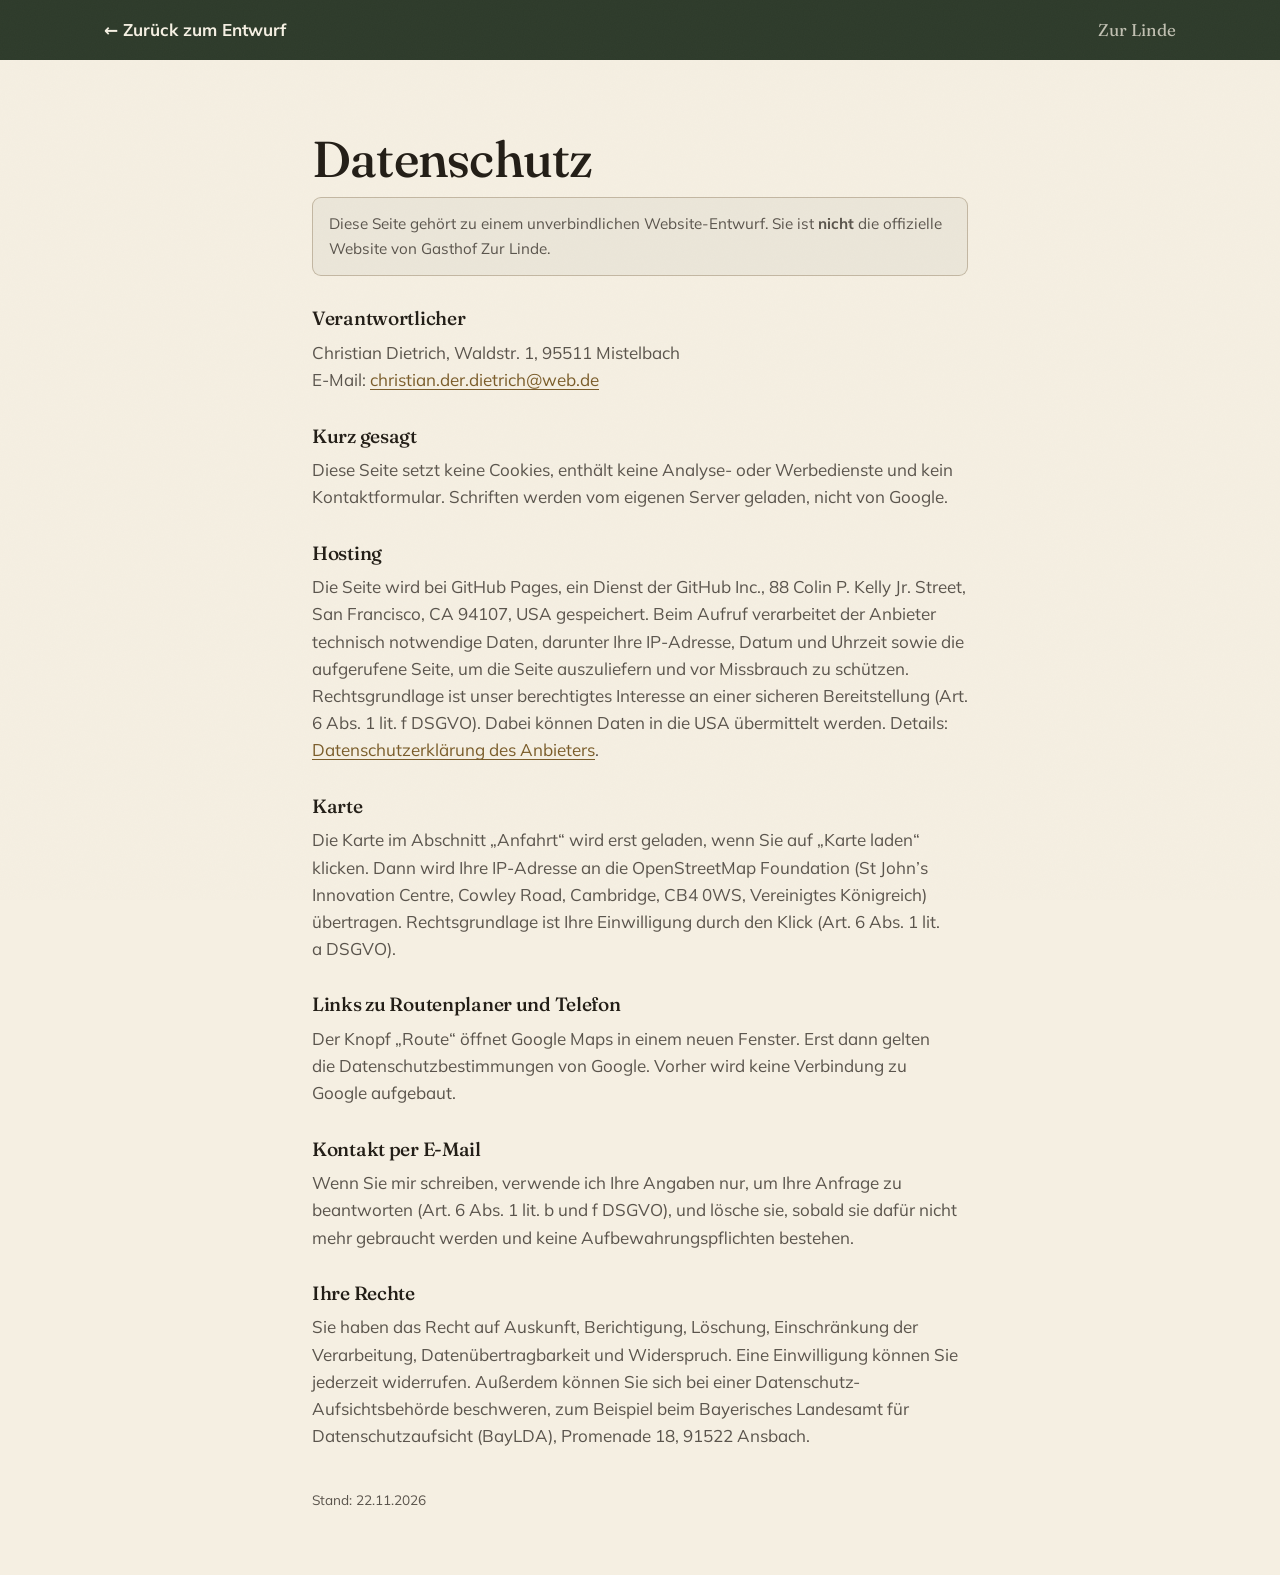
==== probe-gasthof/datenschutz.html @ 3cf6e1f9 "Entwurf probe-gasthof: Gasthof Zur Linde" ====
<!doctype html>

<html lang="de" data-stil="gasthof">
<head>
  <meta charset="utf-8">
  <meta name="viewport" content="width=device-width, initial-scale=1">
  <title>Datenschutz – Entwurf für Gasthof Zur Linde</title>
  <meta name="robots" content="noindex, nofollow, noarchive">
  <link rel="icon" href="assets/favicon.svg" type="image/svg+xml">
  <link rel="stylesheet" href="fonts/fonts.css">
  <link rel="stylesheet" href="styles.css">
  <style id="theme-vars">:root{
    --c-primary: #2E3B2B;
    --c-secondary: #7A6440;
    --c-accent: #D19A3A;
    --c-on-accent: #231E17;
    --c-bg: #F5EFE2;
    --c-text: #231E17;
    --font-display: 'Fraunces', Georgia, 'Times New Roman', serif;
    --font-body: 'Mulish', system-ui, -apple-system, 'Segoe UI', sans-serif;
  }</style>
</head>
<body class="legal-seite">
  <header class="legal-kopf">
    <div class="container legal-kopf__inner">
      <a class="legal-zurueck" href="index.html">← Zurück zum Entwurf</a>
      <span class="legal-kopf__name">Zur Linde</span>
    </div>
  </header>

  <main class="container legal">
    <h1 class="legal__titel">Datenschutz</h1>
    <p class="legal__hinweis">Diese Seite gehört zu einem unverbindlichen Website-Entwurf. Sie ist <strong>nicht</strong> die offizielle Website von Gasthof Zur Linde.</p>

    

    
    <h2>Verantwortlicher</h2>
    <p>Christian Dietrich, Waldstr. 1, 95511 Mistelbach<br>E-Mail: <a href="mailto:christian.der.dietrich@web.de">christian.der.dietrich@web.de</a></p>

    <h2>Kurz gesagt</h2>
    <p>Diese Seite setzt keine Cookies, enthält keine Analyse- oder Werbedienste und kein Kontaktformular. Schriften werden vom eigenen Server geladen, nicht von Google.</p>

    <h2>Hosting</h2>
    <p>Die Seite wird bei GitHub Pages, ein Dienst der GitHub Inc., 88 Colin P. Kelly Jr. Street, San Francisco, CA 94107, USA gespeichert. Beim Aufruf verarbeitet der Anbieter technisch notwendige Daten, darunter Ihre IP-Adresse, Datum und Uhrzeit sowie die aufgerufene Seite, um die Seite auszuliefern und vor Missbrauch zu schützen. Rechtsgrundlage ist unser berechtigtes Interesse an einer sicheren Bereitstellung (Art. 6 Abs. 1 lit. f DSGVO). Dabei können Daten in die USA übermittelt werden. Details: <a href="https://docs.github.com/de/site-policy/privacy-policies/github-general-privacy-statement" target="_blank" rel="noopener noreferrer">Datenschutzerklärung des Anbieters</a>.</p>

    <h2>Karte</h2>
    <p>Die Karte im Abschnitt „Anfahrt“ wird erst geladen, wenn Sie auf „Karte laden“ klicken. Dann wird Ihre IP-Adresse an die OpenStreetMap Foundation (St John’s Innovation Centre, Cowley Road, Cambridge, CB4 0WS, Vereinigtes Königreich) übertragen. Rechtsgrundlage ist Ihre Einwilligung durch den Klick (Art. 6 Abs. 1 lit. a DSGVO).</p>

    <h2>Links zu Routenplaner und Telefon</h2>
    <p>Der Knopf „Route“ öffnet Google Maps in einem neuen Fenster. Erst dann gelten die Datenschutzbestimmungen von Google. Vorher wird keine Verbindung zu Google aufgebaut.</p>

    <h2>Kontakt per E-Mail</h2>
    <p>Wenn Sie mir schreiben, verwende ich Ihre Angaben nur, um Ihre Anfrage zu beantworten (Art. 6 Abs. 1 lit. b und f DSGVO), und lösche sie, sobald sie dafür nicht mehr gebraucht werden und keine Aufbewahrungspflichten bestehen.</p>

    <h2>Ihre Rechte</h2>
    <p>Sie haben das Recht auf Auskunft, Berichtigung, Löschung, Einschränkung der Verarbeitung, Datenübertragbarkeit und Widerspruch. Eine Einwilligung können Sie jederzeit widerrufen. Außerdem können Sie sich bei einer Datenschutz-Aufsichtsbehörde beschweren, zum Beispiel beim Bayerisches Landesamt für Datenschutzaufsicht (BayLDA), Promenade 18, 91522 Ansbach.</p>
    

    <p class="legal__stand">Stand: 22.11.2026</p>
  </main>
</body>
</html>
---- probe-gasthof/fonts/fonts.css ----
/* Lokal gehostete Schriften (DSGVO: kein Request an Google). SIL Open Font License 1.1. */

/* Fraunces – SIL Open Font License 1.1, lokal gehostet */

/* Fraunces normal 400 — latin-ext */
@font-face {
  font-family: 'Fraunces';
  font-style: normal;
  font-weight: 400;
  font-display: swap;
  src: url(./fraunces/fraunces-400-latin-ext.woff2) format('woff2');
  unicode-range: U+0100-02BA, U+02BD-02C5, U+02C7-02CC, U+02CE-02D7, U+02DD-02FF, U+0304, U+0308, U+0329, U+1D00-1DBF, U+1E00-1E9F, U+1EF2-1EFF, U+2020, U+20A0-20AB, U+20AD-20C4, U+2113, U+2C60-2C7F, U+A720-A7FF;
}

/* Fraunces normal 400 — latin */
@font-face {
  font-family: 'Fraunces';
  font-style: normal;
  font-weight: 400;
  font-display: swap;
  src: url(./fraunces/fraunces-400-latin.woff2) format('woff2');
  unicode-range: U+0000-00FF, U+0131, U+0152-0153, U+02BB-02BC, U+02C6, U+02DA, U+02DC, U+0304, U+0308, U+0329, U+2000-206F, U+20AC, U+2122, U+2191, U+2193, U+2212, U+2215, U+FEFF, U+FFFD;
}

/* Fraunces normal 500 — latin-ext */
@font-face {
  font-family: 'Fraunces';
  font-style: normal;
  font-weight: 500;
  font-display: swap;
  src: url(./fraunces/fraunces-400-latin-ext.woff2) format('woff2');
  unicode-range: U+0100-02BA, U+02BD-02C5, U+02C7-02CC, U+02CE-02D7, U+02DD-02FF, U+0304, U+0308, U+0329, U+1D00-1DBF, U+1E00-1E9F, U+1EF2-1EFF, U+2020, U+20A0-20AB, U+20AD-20C4, U+2113, U+2C60-2C7F, U+A720-A7FF;
}

/* Fraunces normal 500 — latin */
@font-face {
  font-family: 'Fraunces';
  font-style: normal;
  font-weight: 500;
  font-display: swap;
  src: url(./fraunces/fraunces-400-latin.woff2) format('woff2');
  unicode-range: U+0000-00FF, U+0131, U+0152-0153, U+02BB-02BC, U+02C6, U+02DA, U+02DC, U+0304, U+0308, U+0329, U+2000-206F, U+20AC, U+2122, U+2191, U+2193, U+2212, U+2215, U+FEFF, U+FFFD;
}

/* Fraunces normal 600 — latin-ext */
@font-face {
  font-family: 'Fraunces';
  font-style: normal;
  font-weight: 600;
  font-display: swap;
  src: url(./fraunces/fraunces-400-latin-ext.woff2) format('woff2');
  unicode-range: U+0100-02BA, U+02BD-02C5, U+02C7-02CC, U+02CE-02D7, U+02DD-02FF, U+0304, U+0308, U+0329, U+1D00-1DBF, U+1E00-1E9F, U+1EF2-1EFF, U+2020, U+20A0-20AB, U+20AD-20C4, U+2113, U+2C60-2C7F, U+A720-A7FF;
}

/* Fraunces normal 600 — latin */
@font-face {
  font-family: 'Fraunces';
  font-style: normal;
  font-weight: 600;
  font-display: swap;
  src: url(./fraunces/fraunces-400-latin.woff2) format('woff2');
  unicode-range: U+0000-00FF, U+0131, U+0152-0153, U+02BB-02BC, U+02C6, U+02DA, U+02DC, U+0304, U+0308, U+0329, U+2000-206F, U+20AC, U+2122, U+2191, U+2193, U+2212, U+2215, U+FEFF, U+FFFD;
}

/* Mulish – SIL Open Font License 1.1, lokal gehostet */

/* Mulish normal 400 — latin-ext */
@font-face {
  font-family: 'Mulish';
  font-style: normal;
  font-weight: 400;
  font-display: swap;
  src: url(./mulish/mulish-400-latin-ext.woff2) format('woff2');
  unicode-range: U+0100-02BA, U+02BD-02C5, U+02C7-02CC, U+02CE-02D7, U+02DD-02FF, U+0304, U+0308, U+0329, U+1D00-1DBF, U+1E00-1E9F, U+1EF2-1EFF, U+2020, U+20A0-20AB, U+20AD-20C4, U+2113, U+2C60-2C7F, U+A720-A7FF;
}

/* Mulish normal 400 — latin */
@font-face {
  font-family: 'Mulish';
  font-style: normal;
  font-weight: 400;
  font-display: swap;
  src: url(./mulish/mulish-400-latin.woff2) format('woff2');
  unicode-range: U+0000-00FF, U+0131, U+0152-0153, U+02BB-02BC, U+02C6, U+02DA, U+02DC, U+0304, U+0308, U+0329, U+2000-206F, U+20AC, U+2122, U+2191, U+2193, U+2212, U+2215, U+FEFF, U+FFFD;
}

/* Mulish normal 600 — latin-ext */
@font-face {
  font-family: 'Mulish';
  font-style: normal;
  font-weight: 600;
  font-display: swap;
  src: url(./mulish/mulish-400-latin-ext.woff2) format('woff2');
  unicode-range: U+0100-02BA, U+02BD-02C5, U+02C7-02CC, U+02CE-02D7, U+02DD-02FF, U+0304, U+0308, U+0329, U+1D00-1DBF, U+1E00-1E9F, U+1EF2-1EFF, U+2020, U+20A0-20AB, U+20AD-20C4, U+2113, U+2C60-2C7F, U+A720-A7FF;
}

/* Mulish normal 600 — latin */
@font-face {
  font-family: 'Mulish';
  font-style: normal;
  font-weight: 600;
  font-display: swap;
  src: url(./mulish/mulish-400-latin.woff2) format('woff2');
  unicode-range: U+0000-00FF, U+0131, U+0152-0153, U+02BB-02BC, U+02C6, U+02DA, U+02DC, U+0304, U+0308, U+0329, U+2000-206F, U+20AC, U+2122, U+2191, U+2193, U+2212, U+2215, U+FEFF, U+FFFD;
}

/* Mulish normal 700 — latin-ext */
@font-face {
  font-family: 'Mulish';
  font-style: normal;
  font-weight: 700;
  font-display: swap;
  src: url(./mulish/mulish-400-latin-ext.woff2) format('woff2');
  unicode-range: U+0100-02BA, U+02BD-02C5, U+02C7-02CC, U+02CE-02D7, U+02DD-02FF, U+0304, U+0308, U+0329, U+1D00-1DBF, U+1E00-1E9F, U+1EF2-1EFF, U+2020, U+20A0-20AB, U+20AD-20C4, U+2113, U+2C60-2C7F, U+A720-A7FF;
}

/* Mulish normal 700 — latin */
@font-face {
  font-family: 'Mulish';
  font-style: normal;
  font-weight: 700;
  font-display: swap;
  src: url(./mulish/mulish-400-latin.woff2) format('woff2');
  unicode-range: U+0000-00FF, U+0131, U+0152-0153, U+02BB-02BC, U+02C6, U+02DA, U+02DC, U+0304, U+0308, U+0329, U+2000-206F, U+20AC, U+2122, U+2191, U+2193, U+2212, U+2215, U+FEFF, U+FFFD;
}
---- probe-gasthof/styles.css ----
/* ============================================================================
   Restaurant-Template — Stylesheet
   Aufbau:  1) Tokens  2) Reset/Base  3) Typo  4) Utilities/Buttons  5) Header/Nav
            6) Hero  7) Schnellinfo  8) Section-Basis  9) Speisekarte  10) Story
            11) Galerie  12) Besuch  13) Karte/Route  14) Reservierung  15) Footer
            16) Demo (Hinweis, Angebot, Pille)  17) Bewegung  18) Responsive
            19) Stil-Varianten (data-stil auf <html>)

   Mobile first: Die meisten sehen die Seite nach dem QR-Scan auf dem Handy.
   Flache, klassenbasierte Selektoren. Vertikales Padding nur aus .section.
   ============================================================================ */

/* ---------- 1) TOKENS ----------------------------------------------------- */
/* Farben und Schriften kommen aus <style id="theme-vars"> (bake.mjs). Hier nur
   Defaults + alles Abgeleitete, damit 6 Farben + 2 Schriften das Theme tragen. */
:root {
  --c-bg: #F5EFE2;
  --c-text: #231E17;
  --c-primary: #2E3B2B;
  --c-secondary: #7A6440;
  --c-accent: #D19A3A;
  --c-on-accent: #231E17;
  --font-display: Georgia, serif;
  --font-body: system-ui, sans-serif;

  --c-surface: color-mix(in srgb, var(--c-primary) 5%, var(--c-bg));
  --c-card: color-mix(in srgb, #fff 55%, var(--c-bg));
  --c-line: color-mix(in srgb, var(--c-secondary) 36%, transparent);
  --c-muted: color-mix(in srgb, var(--c-text) 74%, var(--c-bg));
  --c-accent-ink: color-mix(in srgb, var(--c-accent) 50%, var(--c-text));
  --c-on-dark: color-mix(in srgb, var(--c-bg) 96%, #fff);
  --c-on-dark-muted: color-mix(in srgb, var(--c-bg) 74%, var(--c-primary));
  --c-footer: color-mix(in srgb, var(--c-primary) 88%, #000);

  --container: 72rem;
  --container-pad: clamp(1.15rem, 5vw, 2.5rem);
  --space-section: clamp(3.5rem, 9vw, 7rem);
  --header-h: 4.25rem;
  --radius: 14px;
  --radius-sm: 9px;
  --radius-pill: 999px;
  --shadow: 0 18px 44px -26px rgba(20, 24, 20, 0.55);

  --fw-display: 500;
  --display-tracking: -0.015em;
  --grain: 0.022;

  --fs-hero: clamp(2.6rem, 10.5vw, 6.2rem);
  --fs-h2: clamp(1.9rem, 6.2vw, 3.15rem);
  --fs-h3: clamp(1.2rem, 2.3vw, 1.55rem);
  --fs-lead: clamp(1.03rem, 0.6rem + 1.1vw, 1.3rem);
  --fs-body: 1.0625rem;
  --fs-small: 0.85rem;
  --fs-kicker: 0.76rem;
}

/* ---------- 2) RESET / BASE ---------------------------------------------- */
*, *::before, *::after { box-sizing: border-box; }
* { margin: 0; }
html { -webkit-text-size-adjust: 100%; scroll-behavior: smooth; }
body {
  background-color: var(--c-bg);
  color: var(--c-text);
  font-family: var(--font-body);
  font-size: var(--fs-body);
  line-height: 1.6;
  -webkit-font-smoothing: antialiased;
  text-rendering: optimizeLegibility;
  overflow-x: hidden;
}
img, svg, iframe, video { display: block; max-width: 100%; }
img { height: auto; }
a { color: inherit; -webkit-tap-highlight-color: transparent; }
button { font: inherit; color: inherit; background: none; border: 0; }
:focus { outline: none; }
[id] { scroll-margin-top: calc(var(--header-h) + 1rem); }

/* Dezentes Papierkorn für Atmosphäre (je Stil regelbar über --grain). */
body::after {
  content: "";
  position: fixed;
  inset: 0;
  z-index: 9999;
  pointer-events: none;
  opacity: var(--grain);
  background-image: url("data:image/svg+xml,%3Csvg xmlns='http://www.w3.org/2000/svg' width='140' height='140'%3E%3Cfilter id='n'%3E%3CfeTurbulence type='fractalNoise' baseFrequency='0.85' numOctaves='2' stitchTiles='stitch'/%3E%3C/filter%3E%3Crect width='100%25' height='100%25' filter='url(%23n)'/%3E%3C/svg%3E");
}

/* ---------- 3) TYPOGRAFIE ------------------------------------------------- */
h1, h2, h3 {
  font-family: var(--font-display);
  font-weight: var(--fw-display);
  line-height: 1.1;
  letter-spacing: var(--display-tracking);
  font-optical-sizing: auto;
  text-wrap: balance;
}
p { text-wrap: pretty; }

/* ---------- 4) UTILITIES / BUTTONS --------------------------------------- */
.container { width: 100%; max-width: var(--container); margin-inline: auto; padding-inline: var(--container-pad); }
.visually-hidden {
  position: absolute !important; width: 1px; height: 1px; padding: 0; margin: -1px;
  overflow: hidden; clip: rect(0 0 0 0); white-space: nowrap; border: 0;
}
.skip-link {
  position: fixed; left: 1rem; top: -5rem; z-index: 300;
  background: var(--c-primary); color: var(--c-on-dark);
  padding: 0.75rem 1.15rem; border-radius: var(--radius-sm); text-decoration: none;
  transition: top 0.2s ease;
}
.skip-link:focus-visible { top: 1rem; }
:focus-visible { outline: 3px solid var(--c-accent); outline-offset: 3px; border-radius: 3px; }

.kicker {
  display: flex; align-items: center; gap: 0.7rem;
  font-family: var(--font-body); font-weight: 700; font-size: var(--fs-kicker);
  letter-spacing: 0.2em; text-transform: uppercase; color: var(--c-secondary);
}
.kicker::before { content: ""; flex: none; width: 2.2rem; height: 2px; background: var(--c-accent); border-radius: 2px; }
.kicker--light { color: var(--c-on-dark); }

.btn {
  display: inline-flex; align-items: center; justify-content: center; gap: 0.5em;
  min-height: 3rem; padding: 0.9rem 1.5rem;
  font-family: var(--font-body); font-weight: 700; font-size: 0.97rem; line-height: 1.1; text-align: center;
  border-radius: var(--radius-pill); border: 1.5px solid transparent; text-decoration: none; cursor: pointer;
  transition: transform 0.2s ease, background-color 0.2s ease, color 0.2s ease, border-color 0.2s ease;
}
.btn:hover { transform: translateY(-2px); }
.btn:active { transform: translateY(0); }
.btn--accent { background: var(--c-accent); color: var(--c-on-accent); }
.btn--accent:hover { background: color-mix(in srgb, var(--c-accent) 86%, var(--c-text)); }
.btn--ghost-light { border-color: color-mix(in srgb, var(--c-on-dark) 60%, transparent); color: var(--c-on-dark); }
.btn--ghost-light:hover { background: color-mix(in srgb, var(--c-on-dark) 14%, transparent); border-color: var(--c-on-dark); }
.btn--outline { border-color: var(--c-text); color: var(--c-text); }
.btn--outline:hover { background: var(--c-text); color: var(--c-bg); }
.btn--wide { width: 100%; }

/* ---------- 5) HEADER / NAVIGATION --------------------------------------- */
/* Liegt transparent über dem Hero (der Hero rutscht mit negativem Abstand
   darunter). Nach dem Scrollen: heller Hintergrund, dunkle Schrift. */
.site-header { position: sticky; top: 0; z-index: 100; transition: background-color 0.3s ease, box-shadow 0.3s ease; }
.site-header__inner { display: flex; align-items: center; justify-content: space-between; gap: 1rem; min-height: var(--header-h); }
.site-header.is-scrolled {
  background: color-mix(in srgb, var(--c-bg) 92%, transparent);
  -webkit-backdrop-filter: blur(14px); backdrop-filter: blur(14px);
  box-shadow: 0 1px 0 var(--c-line), 0 10px 30px -24px rgba(0, 0, 0, 0.5);
}

.brand { display: inline-flex; align-items: center; gap: 0.65rem; min-width: 0; text-decoration: none; }
.brand__logo { width: 42px; height: 42px; border-radius: 8px; flex: none; }
.brand__mark {
  flex: none; display: grid; place-items: center; width: 2.6rem; height: 2.6rem;
  border-radius: var(--radius-sm); background: var(--c-accent); color: var(--c-on-accent);
  font-family: var(--font-display); font-size: 1.15rem; line-height: 1; letter-spacing: 0.02em;
}
.brand__name {
  font-family: var(--font-display); font-weight: var(--fw-display);
  font-size: clamp(1.05rem, 0.8rem + 1.2vw, 1.4rem); letter-spacing: -0.01em; line-height: 1.15;
  overflow: hidden; text-overflow: ellipsis; white-space: nowrap; max-width: 62vw;
}
.site-header a, .site-header .brand__name, .nav-toggle { color: var(--c-on-dark); }
.site-header.is-scrolled a, .site-header.is-scrolled .brand__name, .site-header.is-scrolled .nav-toggle { color: var(--c-text); }
.site-header .btn--accent, .site-header.is-scrolled .btn--accent { color: var(--c-on-accent); }

.nav-toggle { display: inline-flex; align-items: center; justify-content: center; width: 44px; height: 44px; margin-right: -0.5rem; cursor: pointer; z-index: 120; flex: none; }
.nav-toggle__box { position: relative; width: 24px; height: 16px; }
.nav-toggle__bar, .nav-toggle__bar::before, .nav-toggle__bar::after {
  content: ""; position: absolute; left: 0; width: 24px; height: 2px;
  background: currentColor; border-radius: 2px; transition: transform 0.3s ease, opacity 0.2s ease;
}
.nav-toggle__bar { top: 7px; }
.nav-toggle__bar::before { top: -7px; }
.nav-toggle__bar::after { top: 7px; }
body[data-nav-open] .nav-toggle { color: var(--c-on-dark); }
body[data-nav-open] .nav-toggle__bar { background: transparent; }
body[data-nav-open] .nav-toggle__bar::before { transform: translateY(7px) rotate(45deg); }
body[data-nav-open] .nav-toggle__bar::after { transform: translateY(-7px) rotate(-45deg); }

.site-nav {
  position: fixed; top: 0; right: 0; bottom: 0; width: min(84vw, 340px); z-index: 110;
  display: flex; flex-direction: column; gap: 0.4rem; padding: 6rem 2rem 2rem;
  background: var(--c-primary); transform: translateX(100%);
  transition: transform 0.35s cubic-bezier(0.4, 0, 0.2, 1); overflow-y: auto;
}
body[data-nav-open] .site-nav { transform: translateX(0); }
body[data-nav-open] .site-nav a:not(.btn) { color: var(--c-on-dark); }
body[data-nav-open]::before {
  content: ""; position: fixed; inset: 0; z-index: 105;
  background: color-mix(in srgb, var(--c-text) 55%, transparent);
}
.nav-list { list-style: none; padding: 0; margin: 0; display: flex; flex-direction: column; gap: 0.2rem; }
.nav-list a { position: relative; display: block; padding: 0.8rem 0; font-family: var(--font-display); font-size: 1.25rem; text-decoration: none; }
.nav-list a::after {
  content: ""; position: absolute; left: 0; right: 0; bottom: -1px; height: 2px; background: var(--c-accent);
  transform: scaleX(0); transform-origin: left; transition: transform 0.25s ease;
}
.nav-list a:hover::after, .nav-list a:focus-visible::after { transform: scaleX(1); }
.nav-cta { margin-top: 1.4rem; }

/* ---------- 6) HERO ------------------------------------------------------- */
.hero {
  position: relative; isolation: isolate;
  margin-top: calc(-1 * var(--header-h));
  min-height: clamp(31rem, calc(100vh - 7.5rem), 56rem);
  min-height: clamp(31rem, calc(100svh - 7.5rem), 56rem);
  display: flex; align-items: flex-end; color: var(--c-on-dark); overflow: hidden;
}
.hero__media { position: absolute; inset: 0; z-index: -1; }
.hero__media picture { display: contents; }
.hero__img { width: 100%; height: 100%; object-fit: cover; }
.hero__scrim {
  position: absolute; inset: 0;
  /* Oben dunkel (Kopfzeile), Mitte offen (Foto wirkt), unten kräftig (Titel + Text). */
  background:
    linear-gradient(180deg,
      color-mix(in srgb, var(--c-primary) 72%, transparent) 0%,
      color-mix(in srgb, var(--c-primary) 18%, transparent) 30%,
      color-mix(in srgb, var(--c-primary) 30%, transparent) 50%,
      color-mix(in srgb, var(--c-primary) 88%, transparent) 100%);
}
.hero__content { position: relative; padding-block: calc(var(--header-h) + 2rem) 4rem; max-width: 50rem; }
.hero__title {
  font-size: var(--fs-hero); line-height: 1.02; margin-top: 0.55rem;
  text-shadow: 0 2px 30px color-mix(in srgb, var(--c-primary) 55%, transparent);
}
.hero__lead {
  margin-top: 1rem; font-size: var(--fs-lead); max-width: 40ch;
  color: color-mix(in srgb, var(--c-on-dark) 90%, var(--c-primary));
  text-shadow: 0 1px 20px color-mix(in srgb, var(--c-primary) 60%, transparent);
}
.hero__actions { margin-top: 1.6rem; display: flex; flex-wrap: wrap; gap: 0.7rem; }
.hero__actions .btn { flex: 1 1 auto; }

/* Siegel (je Stil an/aus, Texte aus der Stil-Vorlage). */
.seal {
  position: absolute; z-index: 2;
  right: var(--container-pad); top: calc(var(--header-h) + 0.9rem);
  width: clamp(78px, 21vw, 118px); aspect-ratio: 1;
  display: grid; place-content: center; text-align: center;
  border: 1px solid var(--c-accent); border-radius: 50%; color: var(--c-on-dark);
  transform: rotate(-9deg);
  background: color-mix(in srgb, var(--c-primary) 35%, transparent);
  -webkit-backdrop-filter: blur(4px); backdrop-filter: blur(4px);
}
.seal::before { content: ""; position: absolute; inset: 6px; border: 1px dashed color-mix(in srgb, var(--c-accent) 70%, transparent); border-radius: inherit; }
.seal__top, .seal__bot { font-size: 0.55rem; letter-spacing: 0.2em; text-transform: uppercase; color: var(--c-accent); line-height: 1.5; }
.seal__mid { font-family: var(--font-display); font-size: clamp(1.2rem, 4.5vw, 1.55rem); line-height: 1.1; }
/* Lange Siegelwörter (über 8 Zeichen) kleiner und enger, damit nichts abgeschnitten wird. */
.seal--lang .seal__top, .seal--lang .seal__bot { font-size: 0.48rem; letter-spacing: 0.1em; }

/* ---------- 7) SCHNELLINFO ------------------------------------------------ */
/* Karte, die den Hero unten überlappt: Status, Anrufen, Route — das, was man
   am Handy als Erstes braucht. */
.quick { position: relative; z-index: 3; margin-top: -2.4rem; }
.quick__card {
  display: grid; grid-template-columns: 1fr 1fr; gap: 0.45rem; padding: 0.45rem;
  background: var(--c-card); border-radius: var(--radius);
  box-shadow: 0 22px 44px -26px rgba(0, 0, 0, 0.55), 0 0 0 1px var(--c-line);
}
.quick__status {
  grid-column: 1 / -1; display: flex; align-items: center; gap: 0.7rem;
  min-height: 3rem; padding: 0.6rem 0.85rem; border-radius: var(--radius-sm);
  font-weight: 700; text-decoration: none;
}
.quick__label { flex: 1; min-width: 0; }
.quick__dot {
  flex: none; width: 0.62rem; height: 0.62rem; border-radius: 50%;
  background: var(--c-secondary); box-shadow: 0 0 0 4px color-mix(in srgb, var(--c-secondary) 22%, transparent);
}
.quick__status[data-state="offen"] .quick__dot { background: #2F9E5F; box-shadow: 0 0 0 4px rgba(47, 158, 95, 0.22); animation: atmen 2.4s ease-in-out infinite; }
.quick__status[data-state="bald"] .quick__dot { background: #D9972B; box-shadow: 0 0 0 4px rgba(217, 151, 43, 0.22); }
.quick__status[data-state="zu"] .quick__dot { background: #B9473A; box-shadow: 0 0 0 4px rgba(185, 71, 58, 0.2); }
.quick__arrow { flex: none; width: 1.1rem; height: 1.1rem; color: var(--c-secondary); }
.quick__btn {
  display: flex; align-items: center; justify-content: center; gap: 0.5rem;
  min-height: 3.1rem; padding: 0.6rem 1rem; border-radius: var(--radius-sm);
  background: color-mix(in srgb, var(--c-primary) 7%, var(--c-bg));
  font-weight: 700; text-decoration: none; transition: background-color 0.2s ease;
}
.quick__btn:hover { background: color-mix(in srgb, var(--c-primary) 13%, var(--c-bg)); }
.quick__btn svg { width: 1.15rem; height: 1.15rem; color: var(--c-accent-ink); }

/* ---------- 8) SECTION-BASIS --------------------------------------------- */
.section { padding-block: var(--space-section); }
.section--tint { background: var(--c-surface); }
.section__head { max-width: 52rem; margin-bottom: clamp(1.75rem, 4vw, 3.25rem); }
.section__title { font-size: var(--fs-h2); margin-top: 0.6rem; }
.section__intro { margin-top: 0.9rem; font-size: var(--fs-lead); color: var(--c-muted); max-width: 48ch; }

/* ---------- 9) SPEISEKARTE ----------------------------------------------- */
.menu-nav {
  display: flex; gap: 0.5rem; overflow-x: auto; scrollbar-width: none;
  margin: -0.25rem calc(-1 * var(--container-pad)) clamp(1.75rem, 4vw, 2.75rem);
  padding: 0.25rem var(--container-pad);
}
.menu-nav::-webkit-scrollbar { display: none; }
.chip {
  flex: none; padding: 0.55rem 1rem; border-radius: var(--radius-pill);
  border: 1.5px solid var(--c-line); background: var(--c-card);
  font-weight: 700; font-size: 0.88rem; white-space: nowrap; text-decoration: none;
  transition: border-color 0.2s ease, background-color 0.2s ease;
}
.chip:hover { border-color: var(--c-accent); }
.menu { display: grid; gap: clamp(2.25rem, 5vw, 3rem); }
.menu__cat {
  font-size: var(--fs-h3); margin-bottom: 1.2rem; padding-bottom: 0.6rem;
  border-bottom: 1px solid var(--c-line);
}
.menu__list { list-style: none; padding: 0; margin: 0; }
.menu__item + .menu__item { margin-top: 1.25rem; }
.menu__line { display: flex; align-items: baseline; gap: 0.5rem; }
.menu__dish { font-family: var(--font-display); font-weight: var(--fw-display); font-size: 1.16rem; line-height: 1.3; min-width: 0; overflow-wrap: anywhere; }
.menu__dots { flex: 1 1 1.5rem; align-self: end; border-bottom: 2px dotted color-mix(in srgb, var(--c-secondary) 50%, transparent); transform: translateY(-0.3rem); }
.menu__price { font-weight: 700; color: var(--c-accent-ink); font-variant-numeric: tabular-nums; white-space: nowrap; }
.menu__desc { margin-top: 0.3rem; font-size: 0.96rem; color: var(--c-muted); max-width: 48ch; }
.menu__note { margin-top: clamp(2rem, 4vw, 3rem); font-size: var(--fs-small); color: var(--c-secondary); }

/* ---------- 10) STORY ----------------------------------------------------- */
.story { display: grid; gap: clamp(2.25rem, 5vw, 4rem); align-items: center; }
.story__media { position: relative; margin-right: 16px; }
.story__media::before {
  content: ""; position: absolute; inset: 16px -16px -16px 16px; z-index: 0;
  border: 1.5px solid var(--c-accent); border-radius: var(--radius);
}
.story__img { position: relative; z-index: 1; width: 100%; aspect-ratio: 4 / 5; object-fit: cover; border-radius: var(--radius); box-shadow: var(--shadow); }
.story__text { margin-top: 1.1rem; color: var(--c-muted); }
.story__text + .story__text { margin-top: 1rem; }
.story__quote {
  margin-top: 1.8rem; padding-left: 1.2rem; border-left: 3px solid var(--c-accent);
  font-family: var(--font-display); font-size: 1.3rem; font-style: italic; line-height: 1.4; color: var(--c-primary);
}

/* ---------- 11) GALERIE --------------------------------------------------- */
/* Handy: waagrecht zum Wischen (das nächste Bild lugt hervor). Ab Tablet: Raster. */
.gallery {
  list-style: none; padding: 0.25rem var(--container-pad); margin: 0 calc(-1 * var(--container-pad));
  display: flex; gap: 0.75rem; overflow-x: auto; scroll-snap-type: x mandatory; scrollbar-width: none;
  overscroll-behavior-x: contain;
}
.gallery::-webkit-scrollbar { display: none; }
.gallery__item { flex: 0 0 80%; scroll-snap-align: center; overflow: hidden; border-radius: var(--radius-sm); aspect-ratio: 4 / 5; }
.gallery__img { width: 100%; height: 100%; object-fit: cover; transition: transform 0.6s ease; }
.gallery__item:hover .gallery__img { transform: scale(1.05); }

/* ---------- 12) BESUCH ---------------------------------------------------- */
.besuch { display: grid; gap: clamp(3rem, 6vw, 4rem); }
.hours { margin-top: 1.4rem; }
.hours__row { display: flex; justify-content: space-between; align-items: center; gap: 1rem; padding: 0.75rem 0; border-bottom: 1px solid var(--c-line); }
.hours__row:last-child { border-bottom: 0; }
.hours__day { font-weight: 600; display: flex; align-items: center; gap: 0.6rem; }
.hours__time { color: var(--c-muted); font-variant-numeric: tabular-nums; text-align: right; }
.hours__row.is-today {
  margin-inline: -0.85rem; padding-inline: 0.85rem; border-radius: var(--radius-sm); border-bottom-color: transparent;
  background: color-mix(in srgb, var(--c-accent) 16%, transparent);
}
.hours__badge {
  font-size: 0.62rem; font-weight: 700; letter-spacing: 0.12em; text-transform: uppercase;
  color: var(--c-on-accent); background: var(--c-accent); padding: 0.15rem 0.5rem; border-radius: var(--radius-pill);
}
.contact { font-style: normal; margin: 1.4rem 0 1.6rem; display: grid; gap: 1rem; }
.contact__row { display: grid; grid-template-columns: 6.5rem 1fr; gap: 1rem; margin: 0; }
.contact__label { font-weight: 700; font-size: 0.76rem; letter-spacing: 0.08em; text-transform: uppercase; color: var(--c-secondary); padding-top: 0.2rem; }
.contact a { color: var(--c-accent-ink); text-decoration: underline; text-underline-offset: 3px; text-decoration-thickness: 1.5px; overflow-wrap: anywhere; }

/* ---------- 13) KARTE / ROUTE --------------------------------------------- */
.map {
  position: relative; aspect-ratio: 4 / 3; border-radius: var(--radius); overflow: hidden; border: 1px solid var(--c-line);
  background: radial-gradient(circle at 30% 30%, color-mix(in srgb, var(--c-secondary) 18%, transparent), transparent 60%), var(--c-surface);
}
.map__consent { position: absolute; inset: 0; display: flex; flex-direction: column; align-items: center; justify-content: center; gap: 1.1rem; padding: 1.5rem; text-align: center; }
.map__consent-text { max-width: 36ch; color: var(--c-muted); font-size: 0.95rem; }
.map iframe { width: 100%; height: 100%; border: 0; }
.map.is-loaded .map__consent { display: none; }
.route-actions { display: flex; flex-wrap: wrap; align-items: center; gap: 0.75rem 1.25rem; margin-top: 1.25rem; }
.route-actions__addr { color: var(--c-muted); font-size: 0.95rem; }

/* ---------- 14) RESERVIERUNG ---------------------------------------------- */
.reserve { position: relative; overflow: hidden; padding-block: var(--space-section); background: var(--c-primary); color: var(--c-on-dark); }
.reserve::before {
  content: ""; position: absolute; width: 42rem; height: 42rem; right: -16rem; top: -18rem; pointer-events: none;
  background: radial-gradient(circle, color-mix(in srgb, var(--c-accent) 26%, transparent), transparent 62%);
}
.reserve__inner { position: relative; z-index: 1; max-width: 46rem; margin-inline: auto; text-align: center; }
.reserve .kicker { justify-content: center; }
.reserve__title { font-size: var(--fs-h2); margin-top: 0.6rem; }
.reserve__text { margin: 1rem auto 1.8rem; max-width: 44ch; font-size: var(--fs-lead); color: var(--c-on-dark-muted); }
.reserve__actions { display: flex; flex-wrap: wrap; gap: 0.75rem; justify-content: center; }

/* ---------- 15) FOOTER ---------------------------------------------------- */
.site-footer { background: var(--c-footer); color: var(--c-on-dark-muted); padding-top: clamp(3rem, 6vw, 4.5rem); }
.site-footer__grid { display: grid; gap: 2.25rem; padding-bottom: 2.5rem; }
.site-footer__heading { font-family: var(--font-body); font-size: 0.78rem; font-weight: 700; letter-spacing: 0.12em; text-transform: uppercase; color: var(--c-accent); margin-bottom: 0.9rem; }
.brand__name--footer { display: block; font-size: 1.6rem; color: var(--c-on-dark); max-width: none; white-space: normal; }
.site-footer__desc { margin-top: 0.8rem; max-width: 34ch; font-size: 0.95rem; }
.site-footer a { color: inherit; text-decoration: none; }
.site-footer a:hover { color: var(--c-on-dark); text-decoration: underline; text-underline-offset: 3px; }
.site-footer ul { list-style: none; padding: 0; margin: 0; display: grid; gap: 0.55rem; }
.site-footer__hours li { display: flex; justify-content: space-between; gap: 1rem; max-width: 22rem; }
.site-footer__bar {
  display: flex; flex-wrap: wrap; gap: 0.75rem 1.5rem; align-items: center; justify-content: space-between;
  padding-block: 1.4rem; border-top: 1px solid color-mix(in srgb, var(--c-on-dark) 14%, transparent); font-size: var(--fs-small);
}
.site-footer__legal { display: flex !important; gap: 1.5rem !important; }
.site-footer__disclaimer {
  padding: 1.2rem var(--container-pad) calc(5.5rem + env(safe-area-inset-bottom)); margin-inline: auto; max-width: 64rem;
  font-size: 0.78rem; line-height: 1.55; text-align: center; color: color-mix(in srgb, var(--c-on-dark) 52%, var(--c-primary));
}

/* ---------- 16) DEMO ------------------------------------------------------ */
.demo-ribbon {
  display: flex; align-items: center; justify-content: center; flex-wrap: wrap; gap: 0.15rem 0.8rem;
  padding: 0.5rem var(--container-pad);
  background: color-mix(in srgb, var(--c-primary) 82%, #000); color: var(--c-on-dark-muted);
  font-size: 0.78rem; line-height: 1.4; text-align: center;
}
.demo-ribbon strong { color: var(--c-on-dark); }
.demo-ribbon__text { margin: 0; }
.demo-ribbon__fuer { display: none; }
@media (min-width: 48em) { .demo-ribbon__fuer { display: inline; } }
.demo-ribbon__link { color: color-mix(in srgb, var(--c-accent) 75%, #fff); font-weight: 700; text-underline-offset: 2px; white-space: nowrap; }

.offer { padding-block: var(--space-section); background: var(--c-surface); }
.offer__card {
  position: relative; display: grid; gap: 2rem;
  padding: clamp(1.6rem, 5vw, 3.5rem) clamp(1.25rem, 5vw, 3.5rem);
  border-radius: var(--radius); background: var(--c-bg);
  border: 1.5px dashed color-mix(in srgb, var(--c-accent) 75%, transparent);
}
.offer__card::before {
  content: "Entwurf"; position: absolute; top: -0.8rem; left: clamp(1.25rem, 5vw, 3.5rem);
  padding: 0.28rem 0.75rem; border-radius: var(--radius-pill);
  background: var(--c-accent); color: var(--c-on-accent);
  font-size: 0.7rem; font-weight: 800; letter-spacing: 0.16em; text-transform: uppercase;
}
.offer__title { font-size: var(--fs-h2); margin-top: 0.6rem; }
.offer__text { margin-top: 1rem; color: var(--c-muted); max-width: 52ch; }
.offer__list { list-style: none; padding: 0; margin: 1.5rem 0 0; display: grid; gap: 0.75rem; }
.offer__list li { display: grid; grid-template-columns: 1.35rem 1fr; gap: 0.65rem; align-items: start; }
.offer__list svg { width: 1.3rem; height: 1.3rem; margin-top: 0.15rem; color: var(--c-accent-ink); }
.offer__price {
  align-self: start; display: flex; flex-direction: column; gap: 0.8rem; padding: 1.6rem 1.4rem;
  border-radius: var(--radius-sm); background: var(--c-primary); color: var(--c-on-dark);
}
.offer__amount { font-family: var(--font-display); font-weight: var(--fw-display); font-size: clamp(2.7rem, 9vw, 3.7rem); line-height: 1; }
.offer__price-note { color: var(--c-on-dark-muted); font-size: 0.92rem; }
.offer__start { font-weight: 700; font-size: 0.92rem; }
.offer__sender { padding-top: 0.9rem; border-top: 1px solid color-mix(in srgb, var(--c-on-dark) 18%, transparent); font-size: 0.85rem; color: var(--c-on-dark-muted); }
.offer__sender strong { color: var(--c-on-dark); }
.offer__sender a { color: inherit; overflow-wrap: anywhere; }

.demo-pill {
  position: fixed; left: 50%; bottom: calc(0.9rem + env(safe-area-inset-bottom)); z-index: 90;
  display: flex; align-items: center; gap: 0.55rem; max-width: calc(100vw - 1.5rem);
  padding: 0.75rem 1.15rem; border-radius: 999px;
  background: color-mix(in srgb, var(--c-primary) 94%, #000); color: var(--c-on-dark-muted);
  font-size: 0.84rem; white-space: nowrap; overflow: hidden; text-overflow: ellipsis; text-decoration: none;
  box-shadow: 0 16px 34px -14px rgba(0, 0, 0, 0.6), 0 0 0 1px color-mix(in srgb, var(--c-on-dark) 12%, transparent);
  transform: translate(-50%, 160%); transition: transform 0.45s cubic-bezier(0.2, 0.8, 0.2, 1);
}
.demo-pill strong { color: color-mix(in srgb, var(--c-accent) 72%, #fff); }
.demo-pill__dot { flex: none; width: 0.5rem; height: 0.5rem; border-radius: 50%; background: var(--c-accent); animation: atmen 2.4s ease-in-out infinite; }
html.js .demo-pill.is-shown { transform: translate(-50%, 0); }
html:not(.js) .demo-pill { display: none; }

/* Impressum / Datenschutz des Entwurfs (rechtliches.html). */
.legal-kopf { background: var(--c-primary); color: var(--c-on-dark); }
.legal-kopf__inner { display: flex; align-items: center; justify-content: space-between; gap: 1rem; min-height: 3.75rem; }
.legal-zurueck { color: var(--c-on-dark); font-weight: 700; text-decoration: none; }
.legal-zurueck:hover { text-decoration: underline; text-underline-offset: 3px; }
.legal-kopf__name { font-family: var(--font-display); color: var(--c-on-dark-muted); overflow: hidden; text-overflow: ellipsis; white-space: nowrap; }
.legal { max-width: 46rem; padding-block: clamp(2.5rem, 7vw, 4.5rem) 4rem; }
.legal__titel { font-size: var(--fs-h2); }
.legal__hinweis { margin-top: 1rem; padding: 0.9rem 1rem; border-radius: var(--radius-sm); background: var(--c-surface); border: 1px solid var(--c-line); font-size: 0.95rem; }
.legal h2 { font-size: 1.2rem; margin-top: 2rem; }
.legal p { margin-top: 0.6rem; color: var(--c-muted); overflow-wrap: anywhere; }
.legal a { color: var(--c-accent-ink); text-underline-offset: 3px; }
.legal__stand { margin-top: 2.5rem !important; font-size: var(--fs-small); }

/* ---------- 17) BEWEGUNG -------------------------------------------------- */
@keyframes atmen { 0%, 100% { opacity: 1; } 50% { opacity: 0.45; } }
@keyframes aufsteigen { from { opacity: 0; transform: translateY(18px); } to { opacity: 1; transform: none; } }
@keyframes ankommen { from { transform: scale(1.07); } to { transform: scale(1); } }

@media (prefers-reduced-motion: no-preference) {
  /* Ein orchestrierter Auftritt beim Laden: Bild setzt sich, Text steigt gestaffelt auf. */
  .hero__img { animation: ankommen 2.2s cubic-bezier(0.2, 0.7, 0.2, 1) both; }
  .hero__content > * { animation: aufsteigen 0.9s cubic-bezier(0.2, 0.7, 0.2, 1) both; }
  .hero__content > :nth-child(1) { animation-delay: 0.15s; }
  .hero__content > :nth-child(2) { animation-delay: 0.28s; }
  .hero__content > :nth-child(3) { animation-delay: 0.42s; }
  .hero__content > :nth-child(4) { animation-delay: 0.56s; }
  .seal { animation: aufsteigen 0.9s 0.7s cubic-bezier(0.2, 0.7, 0.2, 1) both; }
  .quick__card { animation: aufsteigen 0.8s 0.75s cubic-bezier(0.2, 0.7, 0.2, 1) both; }

  html.js [data-reveal] { opacity: 0; transform: translateY(22px); transition: opacity 0.7s ease, transform 0.7s cubic-bezier(0.2, 0.7, 0.2, 1); }
  html.js [data-reveal].is-visible { opacity: 1; transform: none; }
}
@media (prefers-reduced-motion: reduce) {
  *, *::before, *::after { animation-duration: 0.001ms !important; animation-iteration-count: 1 !important; transition-duration: 0.001ms !important; }
  html { scroll-behavior: auto; }
}

/* ---------- 18) RESPONSIVE ------------------------------------------------ */
@media (max-width: 22.5em) {
  .hero__actions .btn { flex-basis: 100%; }
  .contact__row { grid-template-columns: 1fr; gap: 0.15rem; }
}

@media (min-width: 48em) {
  :root { --header-h: 4.75rem; }
  .hero { min-height: min(88vh, 860px); }
  .hero__content { padding-bottom: 6rem; }
  .hero__actions .btn { flex: 0 0 auto; }
  .quick { margin-top: -3rem; }
  .quick__card { grid-template-columns: 1fr auto auto; max-width: 46rem; }
  .quick__status { grid-column: auto; }
  .quick__btn { padding-inline: 1.4rem; }
  .menu-nav { flex-wrap: wrap; overflow: visible; margin-inline: 0; padding-inline: 0; }
  .menu { grid-template-columns: 1fr 1fr; column-gap: clamp(3rem, 6vw, 5rem); row-gap: clamp(2.5rem, 5vw, 4rem); }
  .gallery { display: grid; grid-template-columns: repeat(3, 1fr); gap: 1rem; margin: 0; padding: 0; overflow: visible; }
  .gallery__item { aspect-ratio: 4 / 3; }
  .besuch { grid-template-columns: 1fr 1fr; gap: clamp(3rem, 6vw, 5rem); }
  .map { aspect-ratio: 16 / 7; }
  .site-footer__grid { grid-template-columns: 1.3fr 1fr 1fr 1.2fr; }
}
@media (min-width: 54em) { .story { grid-template-columns: 0.85fr 1fr; } }
@media (min-width: 60em) {
  .nav-toggle { display: none; }
  .site-nav { position: static; width: auto; flex-direction: row; align-items: center; gap: 2rem; padding: 0; background: transparent; transform: none; overflow: visible; }
  .nav-list { flex-direction: row; gap: 1.6rem; }
  .nav-list a { padding: 0.3rem 0; font-family: var(--font-body); font-size: 0.98rem; }
  .nav-cta { margin-top: 0; min-height: 2.7rem; padding: 0.7rem 1.25rem; }
  body[data-nav-open]::before { display: none; }
  .brand__name { max-width: 24rem; }
  .offer__card { grid-template-columns: 1.4fr 1fr; gap: 3.5rem; }
}

/* ---------- 19) STIL-VARIANTEN -------------------------------------------- */
/* gasthof = Grundstil oben. Jede Variante ändert Formensprache, nicht Struktur. */

/* Italienisch: Bodoni-Eleganz, Terrakotta, weiche Ecken. */
[data-stil="italienisch"] { --radius: 10px; --radius-sm: 7px; --grain: 0.018; --display-tracking: -0.02em; }
[data-stil="italienisch"] .hero__title { line-height: 1; }
[data-stil="italienisch"] .kicker::before { width: 1.5rem; height: 1px; box-shadow: 0 4px 0 var(--c-accent); }
[data-stil="italienisch"] .menu__dish { letter-spacing: 0; }

/* Café: rund, weich, freundlich; Siegel als farbiger Sticker. */
[data-stil="cafe"] { --radius: 26px; --radius-sm: 18px; --fw-display: 400; --grain: 0; --display-tracking: -0.01em; }
[data-stil="cafe"] .seal { transform: rotate(9deg); background: var(--c-accent); border: 0; color: var(--c-on-accent); -webkit-backdrop-filter: none; backdrop-filter: none; }
[data-stil="cafe"] .seal::before { border-color: color-mix(in srgb, var(--c-on-accent) 35%, transparent); }
[data-stil="cafe"] .seal__top, [data-stil="cafe"] .seal__bot { color: var(--c-on-accent); }
[data-stil="cafe"] .kicker::before { width: 0.55rem; height: 0.55rem; border-radius: 50%; }
[data-stil="cafe"] .brand__mark { border-radius: 50%; }
[data-stil="cafe"] .story__media::before { border-style: dashed; }

/* Asiatisch: ruhig, klar, eckig; Siegel als roter Stempel. */
[data-stil="asiatisch"] { --radius: 4px; --radius-sm: 3px; --radius-pill: 4px; --grain: 0.012; --display-tracking: 0.01em; }
[data-stil="asiatisch"] .seal {
  border-radius: 6px; transform: rotate(0); width: clamp(66px, 17vw, 92px);
  background: var(--c-accent); border: 0; color: var(--c-on-accent); -webkit-backdrop-filter: none; backdrop-filter: none;
}
[data-stil="asiatisch"] .seal::before { inset: 5px; border: 1px solid color-mix(in srgb, var(--c-on-accent) 55%, transparent); border-radius: 3px; }
[data-stil="asiatisch"] .seal__top, [data-stil="asiatisch"] .seal__bot { color: color-mix(in srgb, var(--c-on-accent) 88%, transparent); letter-spacing: 0.14em; }
[data-stil="asiatisch"] .kicker::before { width: 0.5rem; height: 0.5rem; border-radius: 1px; }
[data-stil="asiatisch"] .hero__title { letter-spacing: 0.02em; line-height: 1.08; }
[data-stil="asiatisch"] .story__media::before { inset: 12px -12px -12px 12px; }

/* Modern: kräftige Grotesk in Versalien, harte Kanten, viel Kontrast. */
[data-stil="modern"] { --radius: 6px; --radius-sm: 4px; --radius-pill: 6px; --grain: 0; --fw-display: 800; --display-tracking: -0.035em; --fs-hero: clamp(2.8rem, 12.5vw, 7.2rem); }
[data-stil="modern"] .hero__title { text-transform: uppercase; line-height: 0.92; }
[data-stil="modern"] .section__title { line-height: 1; }
[data-stil="modern"] .kicker { letter-spacing: 0.14em; }
[data-stil="modern"] .kicker::before { width: 0.6rem; height: 0.6rem; border-radius: 0; }
[data-stil="modern"] .btn { font-weight: 800; text-transform: uppercase; letter-spacing: 0.06em; font-size: 0.84rem; }
[data-stil="modern"] .menu__dots { border-bottom-style: solid; border-bottom-width: 1px; }
[data-stil="modern"] .story__media::before { border-radius: 0; inset: 12px -12px -12px 12px; }

/* Fein: Garamond, zentriert, feine Linien, Versal-Buttons mit Luft. */
[data-stil="fein"] { --radius: 2px; --radius-sm: 1px; --radius-pill: 1px; --grain: 0; --fw-display: 500; --display-tracking: 0; --fs-hero: clamp(2.9rem, 11.5vw, 6.8rem); }
[data-stil="fein"] .hero__content { text-align: center; margin-inline: auto; }
[data-stil="fein"] .hero__kicker { justify-content: center; }
[data-stil="fein"] .hero__kicker::after { content: ""; flex: none; width: 2.2rem; height: 1px; background: var(--c-accent); }
[data-stil="fein"] .hero__lead { margin-inline: auto; }
[data-stil="fein"] .hero__actions { justify-content: center; }
[data-stil="fein"] .hero__title { line-height: 1; }
[data-stil="fein"] .kicker { letter-spacing: 0.3em; font-weight: 500; }
[data-stil="fein"] .kicker::before { width: 2.2rem; height: 1px; }
[data-stil="fein"] .btn { text-transform: uppercase; letter-spacing: 0.16em; font-size: 0.76rem; font-weight: 500; }
[data-stil="fein"] .menu__dish { font-size: 1.32rem; }
[data-stil="fein"] .story__media::before { border-width: 1px; }
[data-stil="fein"] .story__quote { font-size: 1.5rem; }
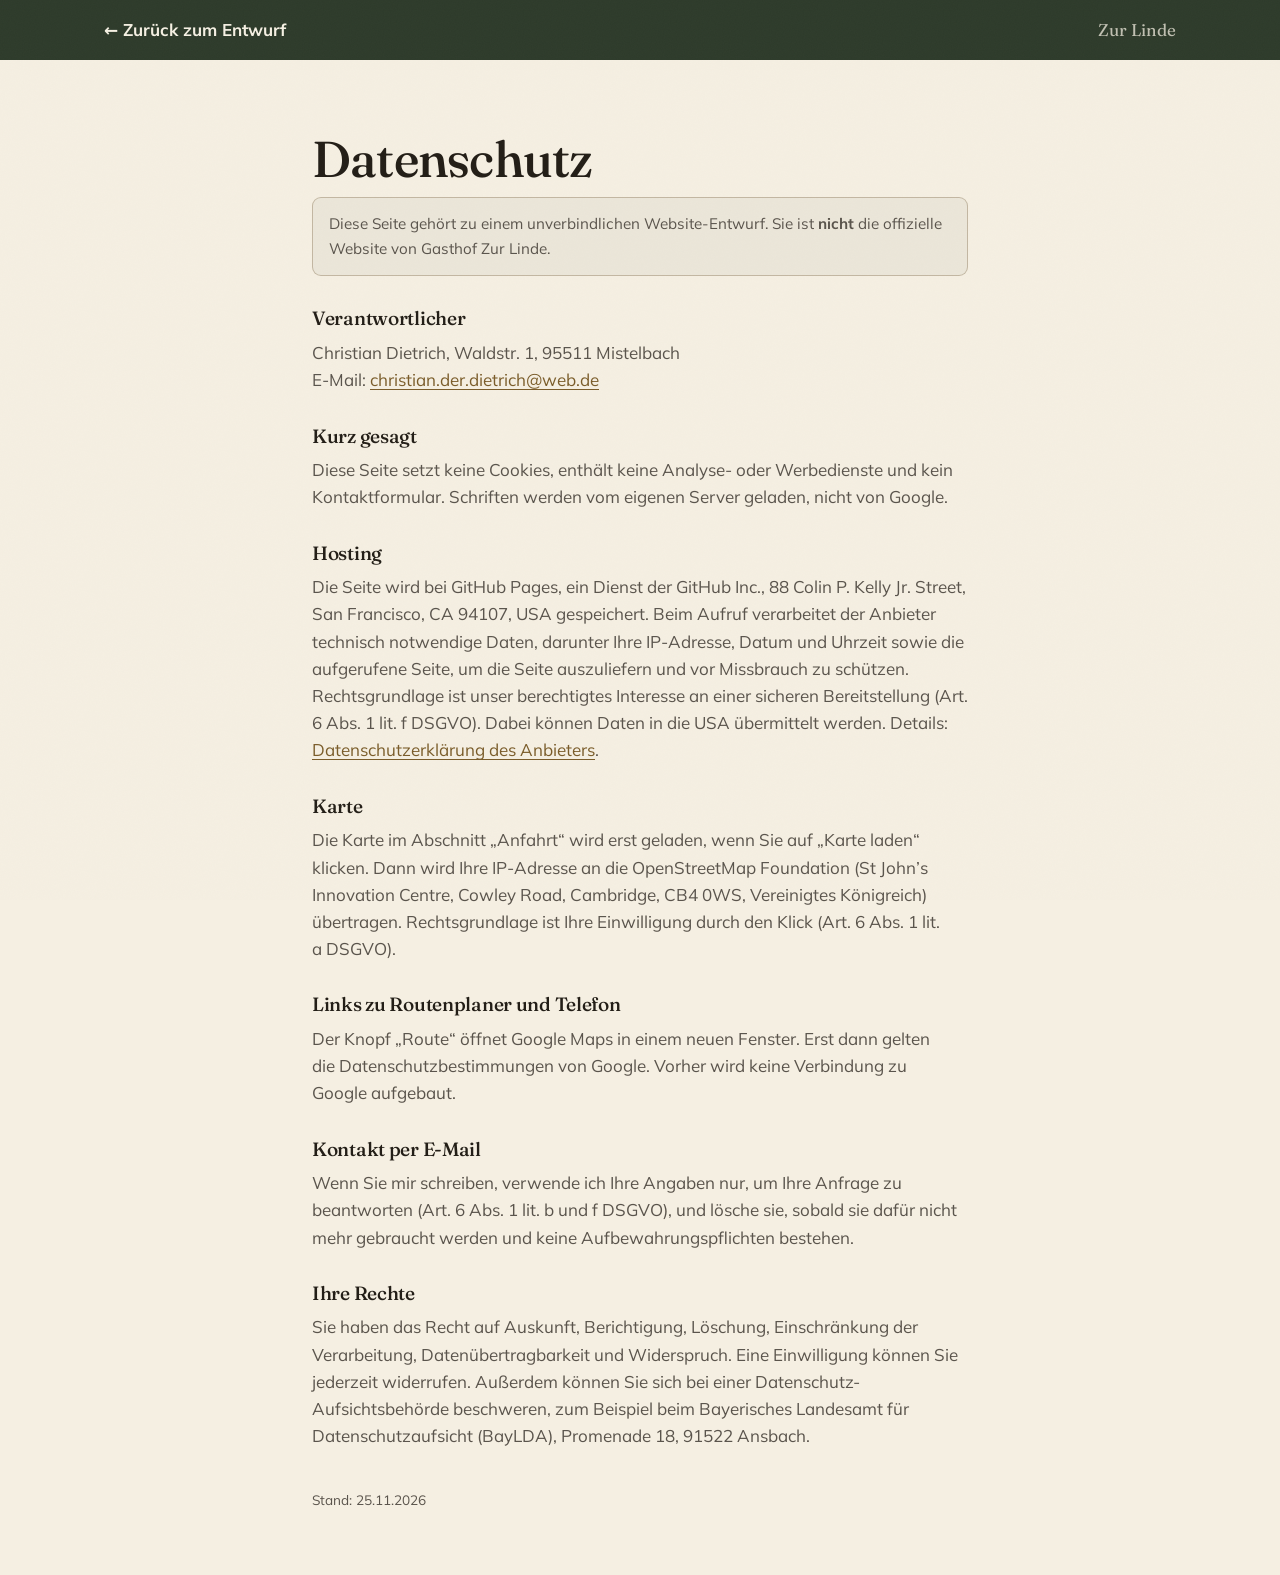
==== commit f793a441: "Entwurf probe-gasthof: Gasthof Zur Linde" ====
--- a/probe-gasthof/datenschutz.html
+++ b/probe-gasthof/datenschutz.html
@@ -57,7 +57,7 @@
     <p>Sie haben das Recht auf Auskunft, Berichtigung, Löschung, Einschränkung der Verarbeitung, Datenübertragbarkeit und Widerspruch. Eine Einwilligung können Sie jederzeit widerrufen. Außerdem können Sie sich bei einer Datenschutz-Aufsichtsbehörde beschweren, zum Beispiel beim Bayerisches Landesamt für Datenschutzaufsicht (BayLDA), Promenade 18, 91522 Ansbach.</p>
     
 
-    <p class="legal__stand">Stand: 22.11.2026</p>
+    <p class="legal__stand">Stand: 25.11.2026</p>
   </main>
 </body>
 </html>
--- a/probe-gasthof/styles.css
+++ b/probe-gasthof/styles.css
@@ -57,7 +57,9 @@
 /* ---------- 2) RESET / BASE ---------------------------------------------- */
 *, *::before, *::after { box-sizing: border-box; }
 * { margin: 0; }
-html { -webkit-text-size-adjust: 100%; scroll-behavior: smooth; }
+/* Sicherheitsnetz gegen seitliches Wischen auf dem Handy: nichts darf die Seite
+   breiter machen als den Bildschirm (clip statt hidden, damit sticky weiter geht). */
+html { -webkit-text-size-adjust: 100%; scroll-behavior: smooth; overflow-x: hidden; overflow-x: clip; }
 body {
   background-color: var(--c-bg);
   color: var(--c-text);
@@ -67,6 +69,7 @@
   -webkit-font-smoothing: antialiased;
   text-rendering: optimizeLegibility;
   overflow-x: hidden;
+  overflow-x: clip;
 }
 img, svg, iframe, video { display: block; max-width: 100%; }
 img { height: auto; }
@@ -140,13 +143,20 @@
 /* ---------- 5) HEADER / NAVIGATION --------------------------------------- */
 /* Liegt transparent über dem Hero (der Hero rutscht mit negativem Abstand
    darunter). Nach dem Scrollen: heller Hintergrund, dunkle Schrift. */
-.site-header { position: sticky; top: 0; z-index: 100; transition: background-color 0.3s ease, box-shadow 0.3s ease; }
-.site-header__inner { display: flex; align-items: center; justify-content: space-between; gap: 1rem; min-height: var(--header-h); }
-.site-header.is-scrolled {
+.site-header { position: sticky; top: 0; z-index: 100; }
+/* Hintergrund + Milchglas liegen bewusst auf ::before, NICHT auf .site-header:
+   backdrop-filter macht ein Element zum Bezugsrahmen für position:fixed-Kinder.
+   Läge er auf dem Header, hinge das mobile Menü nach dem Scrollen am Header statt
+   am Bildschirm – die Seite würde doppelt so breit (gemessen: 375 -> 691 px). */
+.site-header::before {
+  content: ""; position: absolute; inset: 0; z-index: -1; pointer-events: none; opacity: 0;
   background: color-mix(in srgb, var(--c-bg) 92%, transparent);
   -webkit-backdrop-filter: blur(14px); backdrop-filter: blur(14px);
   box-shadow: 0 1px 0 var(--c-line), 0 10px 30px -24px rgba(0, 0, 0, 0.5);
-}
+  transition: opacity 0.3s ease;
+}
+.site-header.is-scrolled::before { opacity: 1; }
+.site-header__inner { display: flex; align-items: center; justify-content: space-between; gap: 1rem; min-height: var(--header-h); }
 
 .brand { display: inline-flex; align-items: center; gap: 0.65rem; min-width: 0; text-decoration: none; }
 .brand__logo { width: 42px; height: 42px; border-radius: 8px; flex: none; }
@@ -181,11 +191,14 @@
 .site-nav {
   position: fixed; top: 0; right: 0; bottom: 0; width: min(84vw, 340px); z-index: 110;
   display: flex; flex-direction: column; gap: 0.4rem; padding: 6rem 2rem 2rem;
-  background: var(--c-primary); transform: translateX(100%);
-  transition: transform 0.35s cubic-bezier(0.4, 0, 0.2, 1); overflow-y: auto;
-}
-body[data-nav-open] .site-nav { transform: translateX(0); }
+  background: var(--c-primary); transform: translateX(100%); visibility: hidden;
+  transition: transform 0.35s cubic-bezier(0.4, 0, 0.2, 1), visibility 0s linear 0.35s; overflow-y: auto;
+}
+body[data-nav-open] .site-nav { transform: translateX(0); visibility: visible; transition-delay: 0s; }
 body[data-nav-open] .site-nav a:not(.btn) { color: var(--c-on-dark); }
+/* Offenes Menü: Header (und damit das Menü darin) über die Abdunkelung (z 105) heben,
+   sonst liegt die Abdunkelung auf den Menüpunkten und sie sind nicht antippbar. */
+body[data-nav-open] .site-header { z-index: 120; }
 body[data-nav-open]::before {
   content: ""; position: fixed; inset: 0; z-index: 105;
   background: color-mix(in srgb, var(--c-text) 55%, transparent);
@@ -451,17 +464,20 @@
 .offer__sender a { color: inherit; overflow-wrap: anywhere; }
 
 .demo-pill {
-  position: fixed; left: 50%; bottom: calc(0.9rem + env(safe-area-inset-bottom)); z-index: 90;
-  display: flex; align-items: center; gap: 0.55rem; max-width: calc(100vw - 1.5rem);
+  /* Zentriert über left/right + auto-Ränder, nicht über left:50% – so kann die
+     Pille nie über den Bildschirmrand hinausragen. */
+  position: fixed; left: 0; right: 0; margin-inline: auto; width: max-content;
+  bottom: calc(0.9rem + env(safe-area-inset-bottom)); z-index: 90;
+  display: flex; align-items: center; gap: 0.55rem; max-width: calc(100% - 1.5rem);
   padding: 0.75rem 1.15rem; border-radius: 999px;
   background: color-mix(in srgb, var(--c-primary) 94%, #000); color: var(--c-on-dark-muted);
   font-size: 0.84rem; white-space: nowrap; overflow: hidden; text-overflow: ellipsis; text-decoration: none;
   box-shadow: 0 16px 34px -14px rgba(0, 0, 0, 0.6), 0 0 0 1px color-mix(in srgb, var(--c-on-dark) 12%, transparent);
-  transform: translate(-50%, 160%); transition: transform 0.45s cubic-bezier(0.2, 0.8, 0.2, 1);
+  transform: translateY(160%); transition: transform 0.45s cubic-bezier(0.2, 0.8, 0.2, 1);
 }
 .demo-pill strong { color: color-mix(in srgb, var(--c-accent) 72%, #fff); }
 .demo-pill__dot { flex: none; width: 0.5rem; height: 0.5rem; border-radius: 50%; background: var(--c-accent); animation: atmen 2.4s ease-in-out infinite; }
-html.js .demo-pill.is-shown { transform: translate(-50%, 0); }
+html.js .demo-pill.is-shown { transform: translateY(0); }
 html:not(.js) .demo-pill { display: none; }
 
 /* Impressum / Datenschutz des Entwurfs (rechtliches.html). */
@@ -528,7 +544,7 @@
 @media (min-width: 54em) { .story { grid-template-columns: 0.85fr 1fr; } }
 @media (min-width: 60em) {
   .nav-toggle { display: none; }
-  .site-nav { position: static; width: auto; flex-direction: row; align-items: center; gap: 2rem; padding: 0; background: transparent; transform: none; overflow: visible; }
+  .site-nav { position: static; width: auto; flex-direction: row; align-items: center; gap: 2rem; padding: 0; background: transparent; transform: none; visibility: visible; transition: none; overflow: visible; }
   .nav-list { flex-direction: row; gap: 1.6rem; }
   .nav-list a { padding: 0.3rem 0; font-family: var(--font-body); font-size: 0.98rem; }
   .nav-cta { margin-top: 0; min-height: 2.7rem; padding: 0.7rem 1.25rem; }
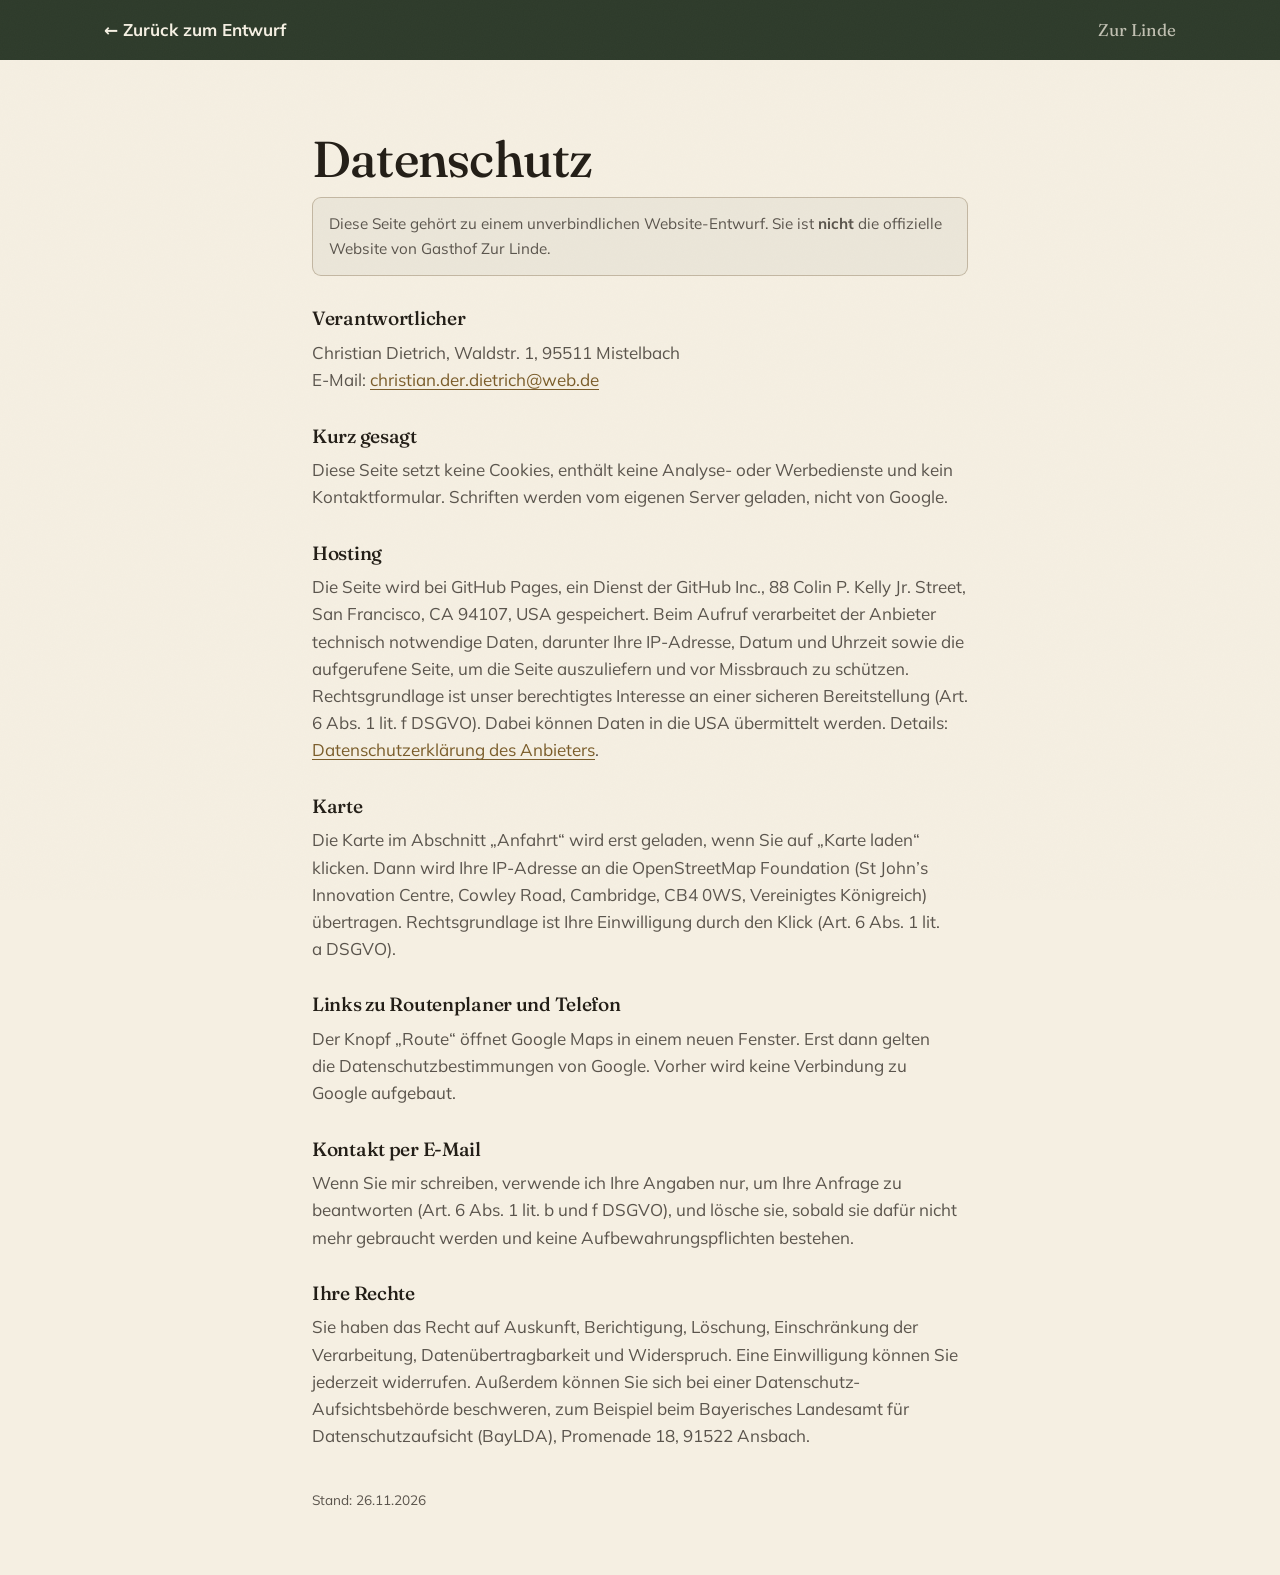
==== commit 37585643: "Entwurf probe-gasthof: Gasthof Zur Linde" ====
--- a/probe-gasthof/datenschutz.html
+++ b/probe-gasthof/datenschutz.html
@@ -8,7 +8,7 @@
   <meta name="robots" content="noindex, nofollow, noarchive">
   <link rel="icon" href="assets/favicon.svg" type="image/svg+xml">
   <link rel="stylesheet" href="fonts/fonts.css">
-  <link rel="stylesheet" href="styles.css">
+  <link rel="stylesheet" href="styles.css?v=2237318e">
   <style id="theme-vars">:root{
     --c-primary: #2E3B2B;
     --c-secondary: #7A6440;
@@ -57,7 +57,7 @@
     <p>Sie haben das Recht auf Auskunft, Berichtigung, Löschung, Einschränkung der Verarbeitung, Datenübertragbarkeit und Widerspruch. Eine Einwilligung können Sie jederzeit widerrufen. Außerdem können Sie sich bei einer Datenschutz-Aufsichtsbehörde beschweren, zum Beispiel beim Bayerisches Landesamt für Datenschutzaufsicht (BayLDA), Promenade 18, 91522 Ansbach.</p>
     
 
-    <p class="legal__stand">Stand: 25.11.2026</p>
+    <p class="legal__stand">Stand: 26.11.2026</p>
   </main>
 </body>
 </html>
--- a/probe-gasthof/styles.css
+++ b/probe-gasthof/styles.css
@@ -199,6 +199,12 @@
 /* Offenes Menü: Header (und damit das Menü darin) über die Abdunkelung (z 105) heben,
    sonst liegt die Abdunkelung auf den Menüpunkten und sie sind nicht antippbar. */
 body[data-nav-open] .site-header { z-index: 120; }
+/* Offenes Menü: Seite dahinter scrollt nicht mit. overflow:hidden NUR auf <html>
+   (wirkt aufs Fenster, Position bleibt stehen). NICHT auf <body>: Dann würde body ein
+   eigener Scroll-Bereich, die sticky Kopfzeile spränge an den Seitenanfang und das
+   „X“ zum Schließen wäre weg (im Android-Emulator beobachtet, 26.11.). */
+html.nav-offen { overflow: hidden; }
+.site-nav { overscroll-behavior: contain; }
 body[data-nav-open]::before {
   content: ""; position: fixed; inset: 0; z-index: 105;
   background: color-mix(in srgb, var(--c-text) 55%, transparent);
